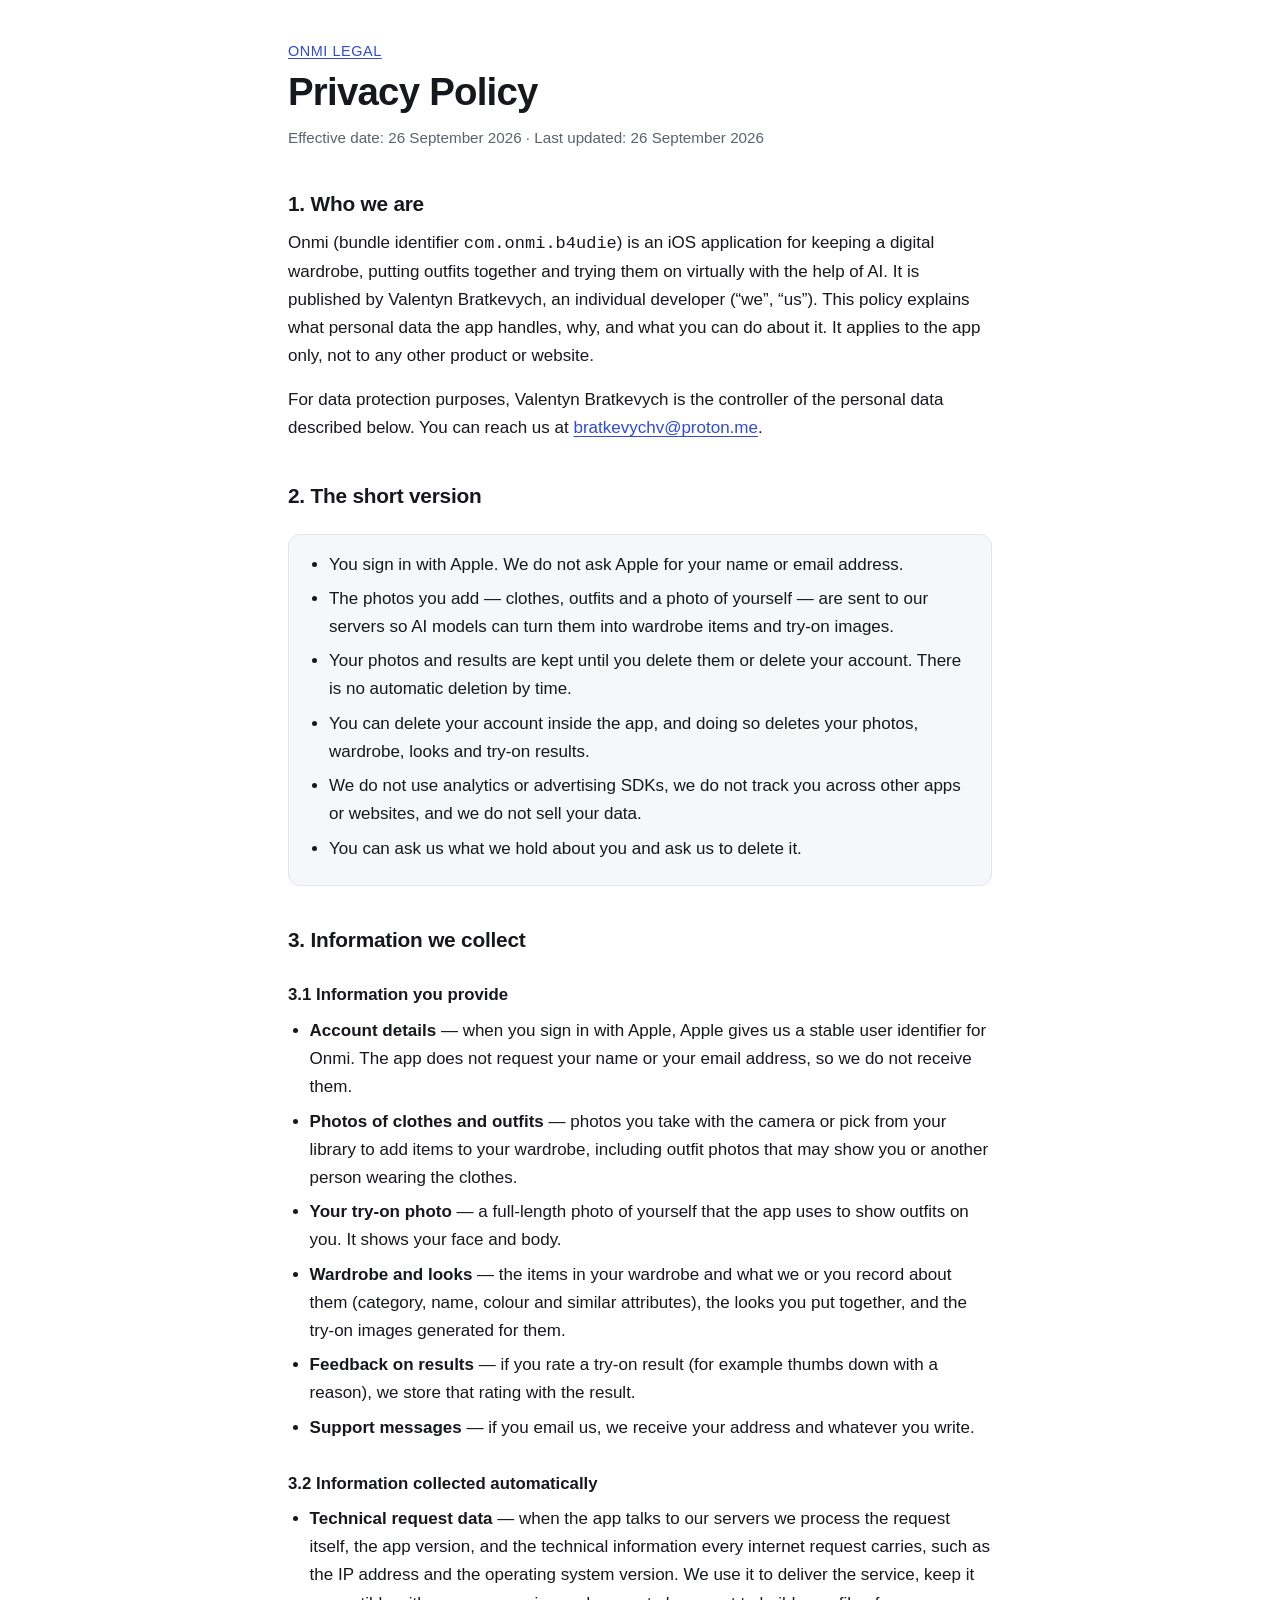
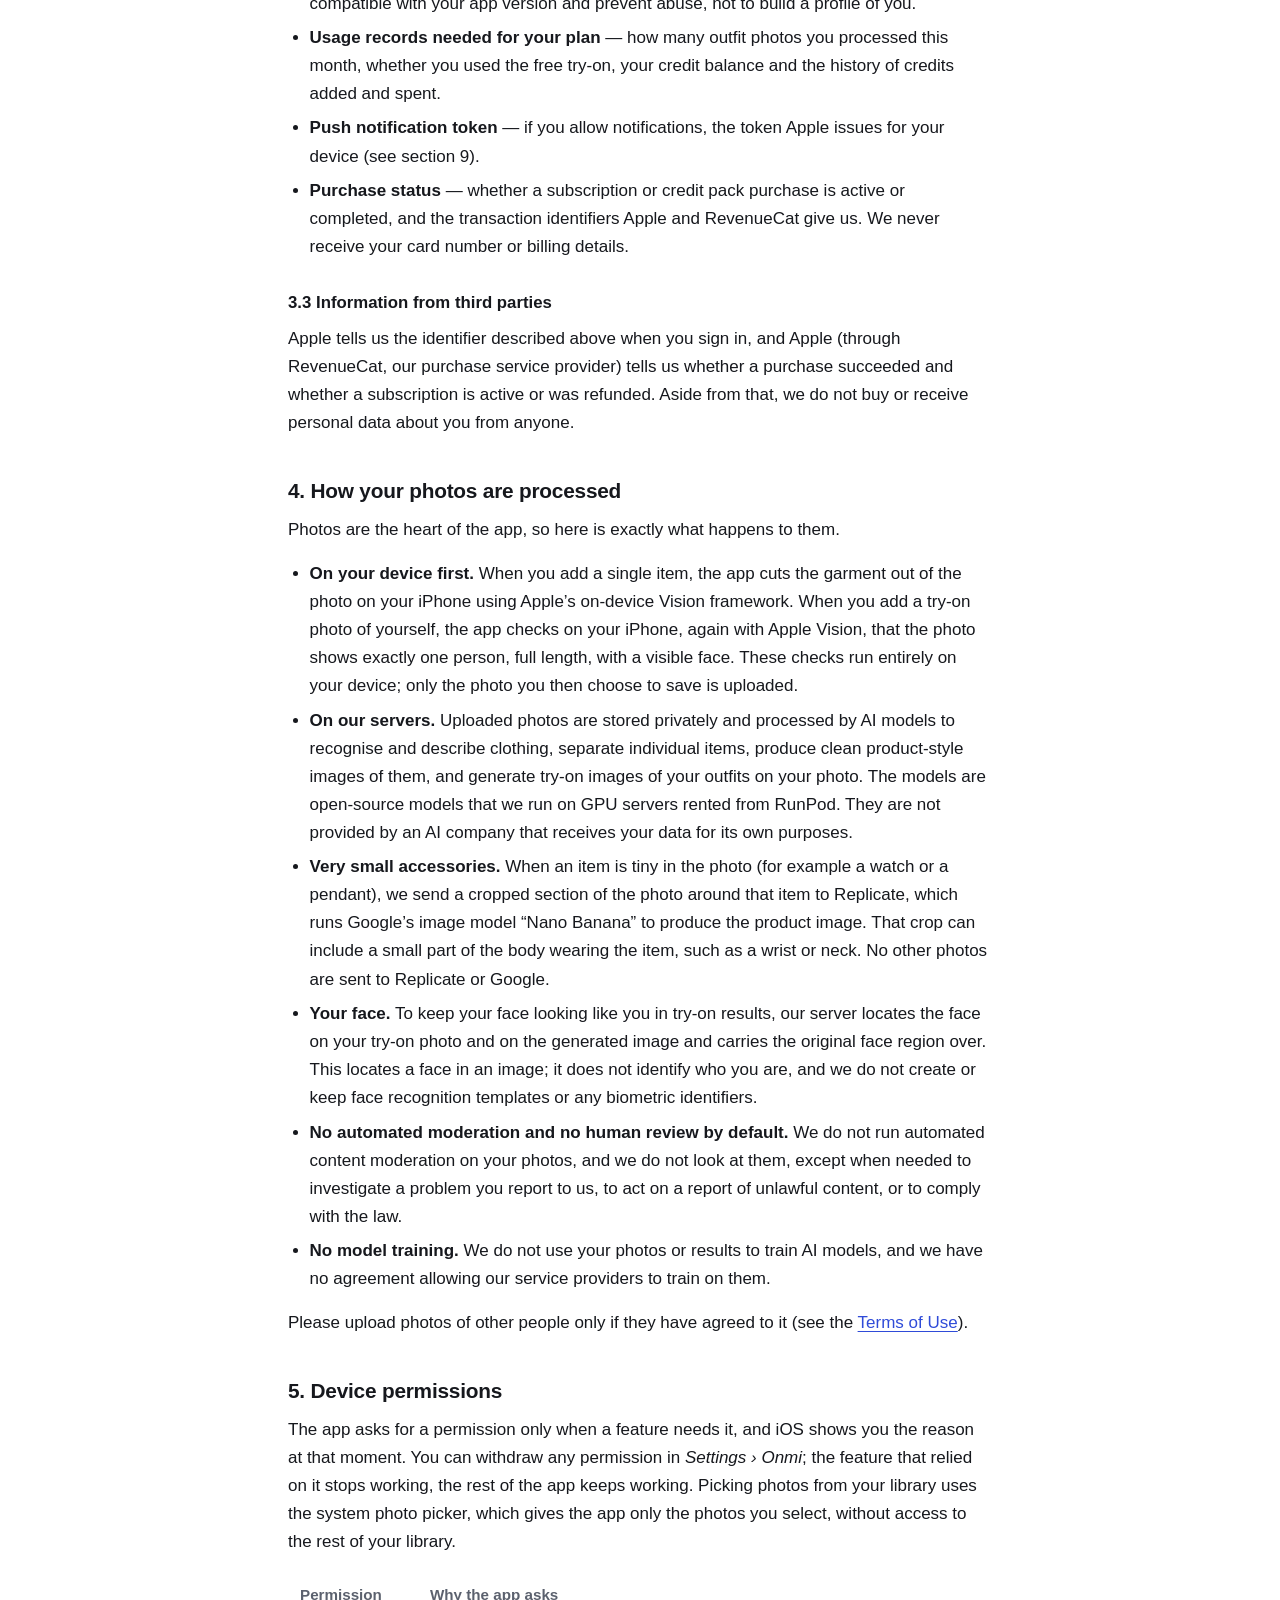
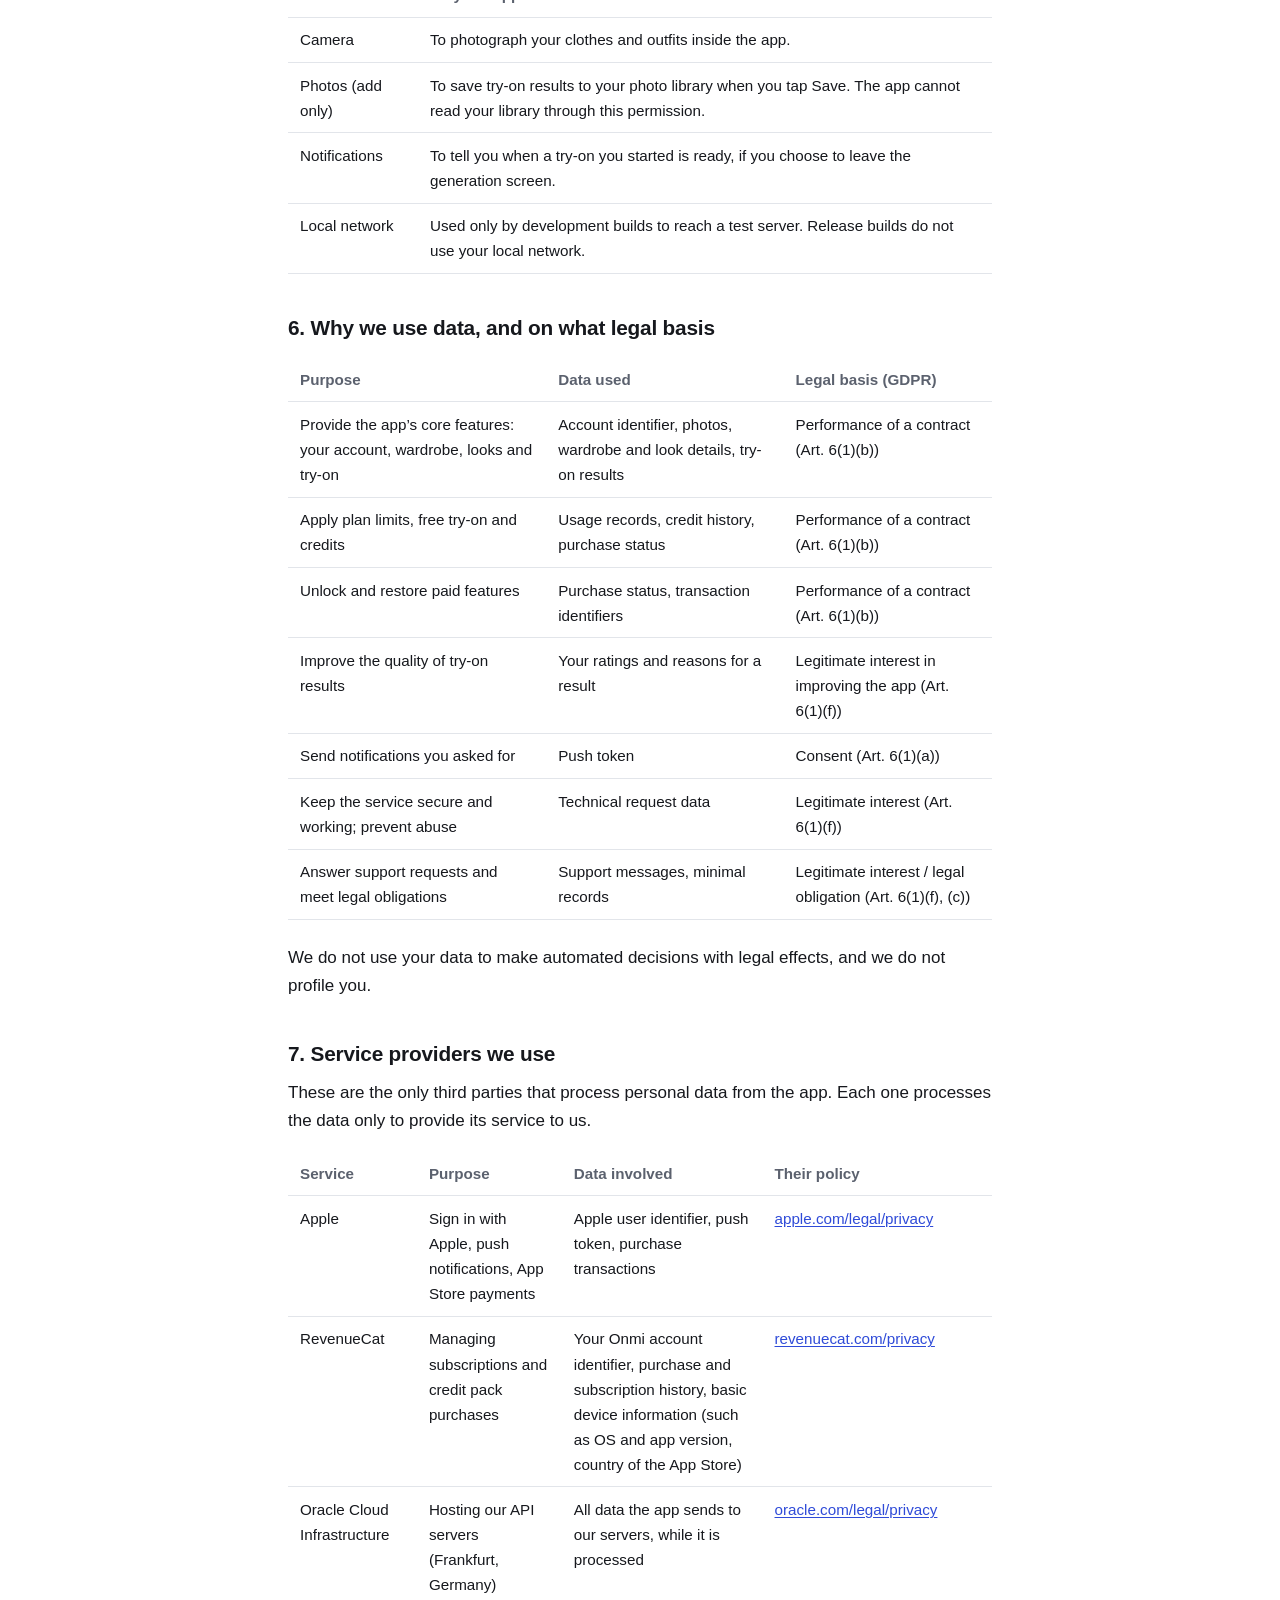
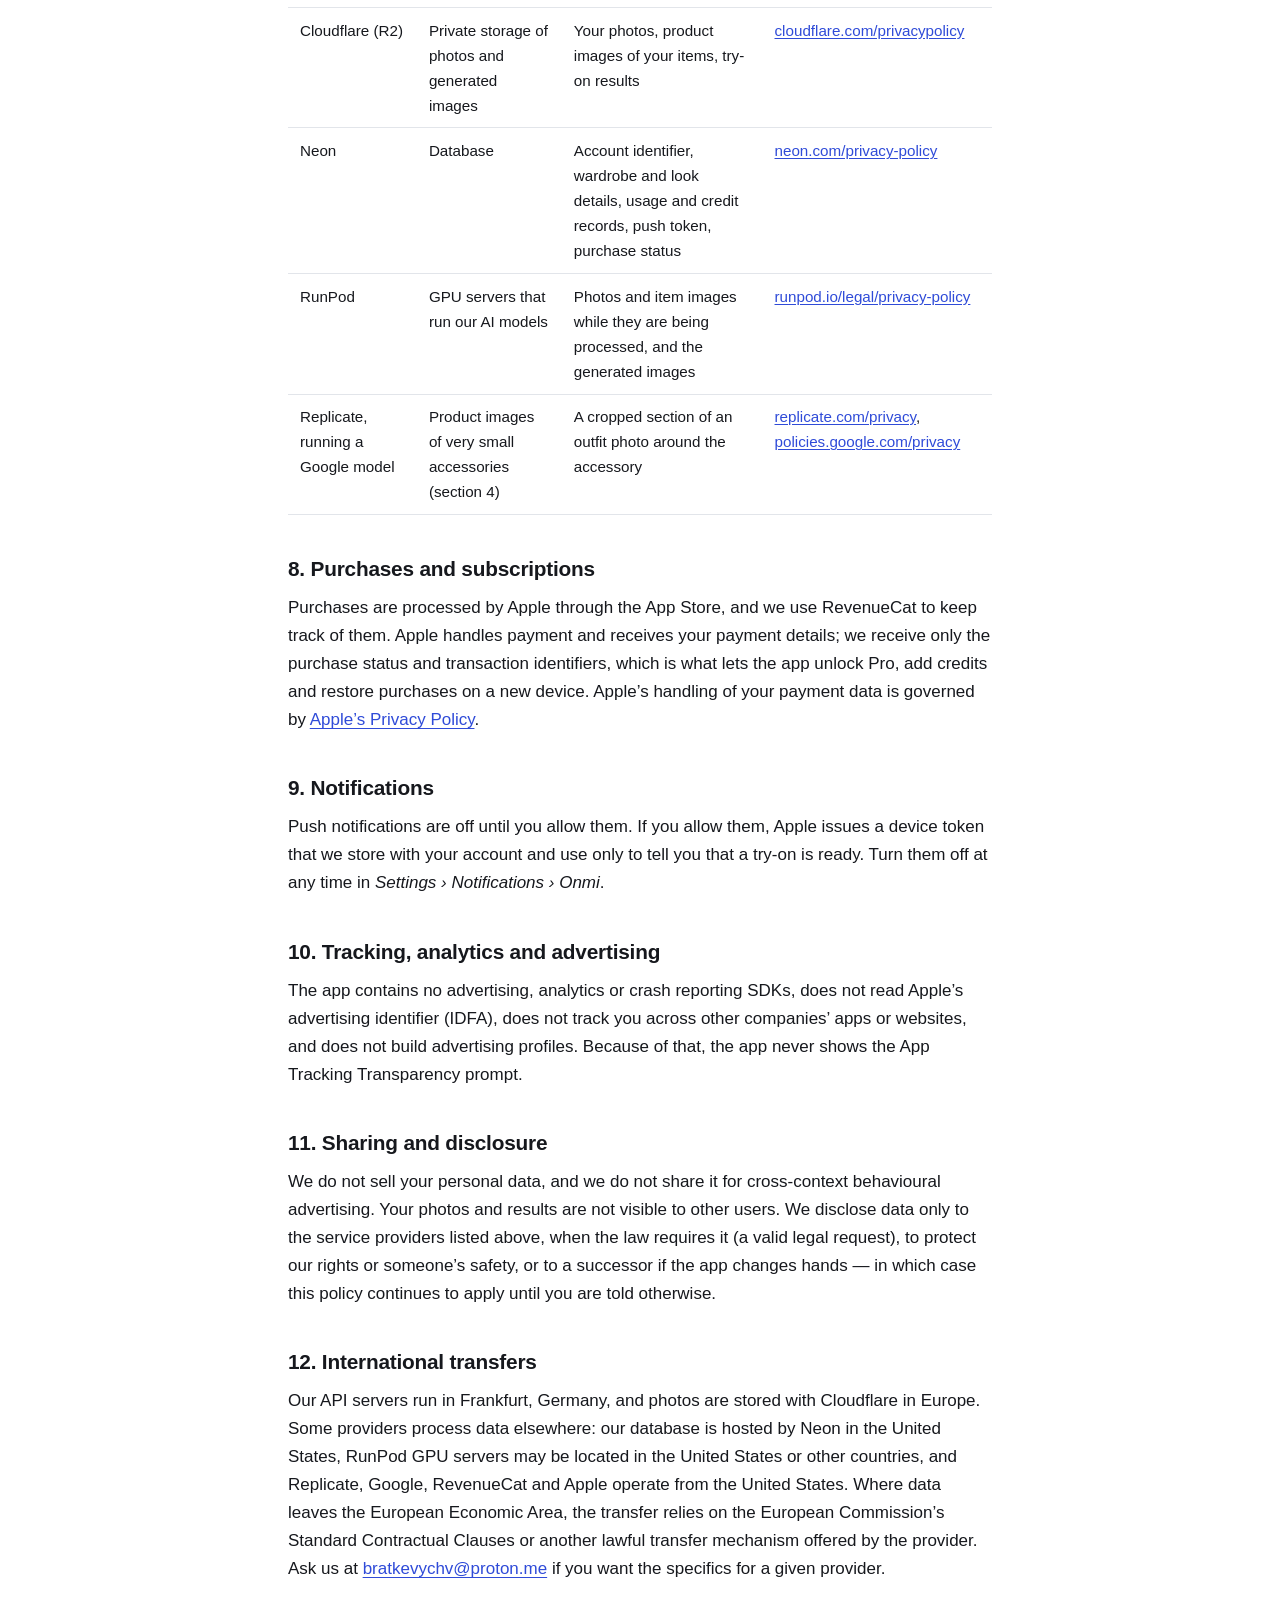
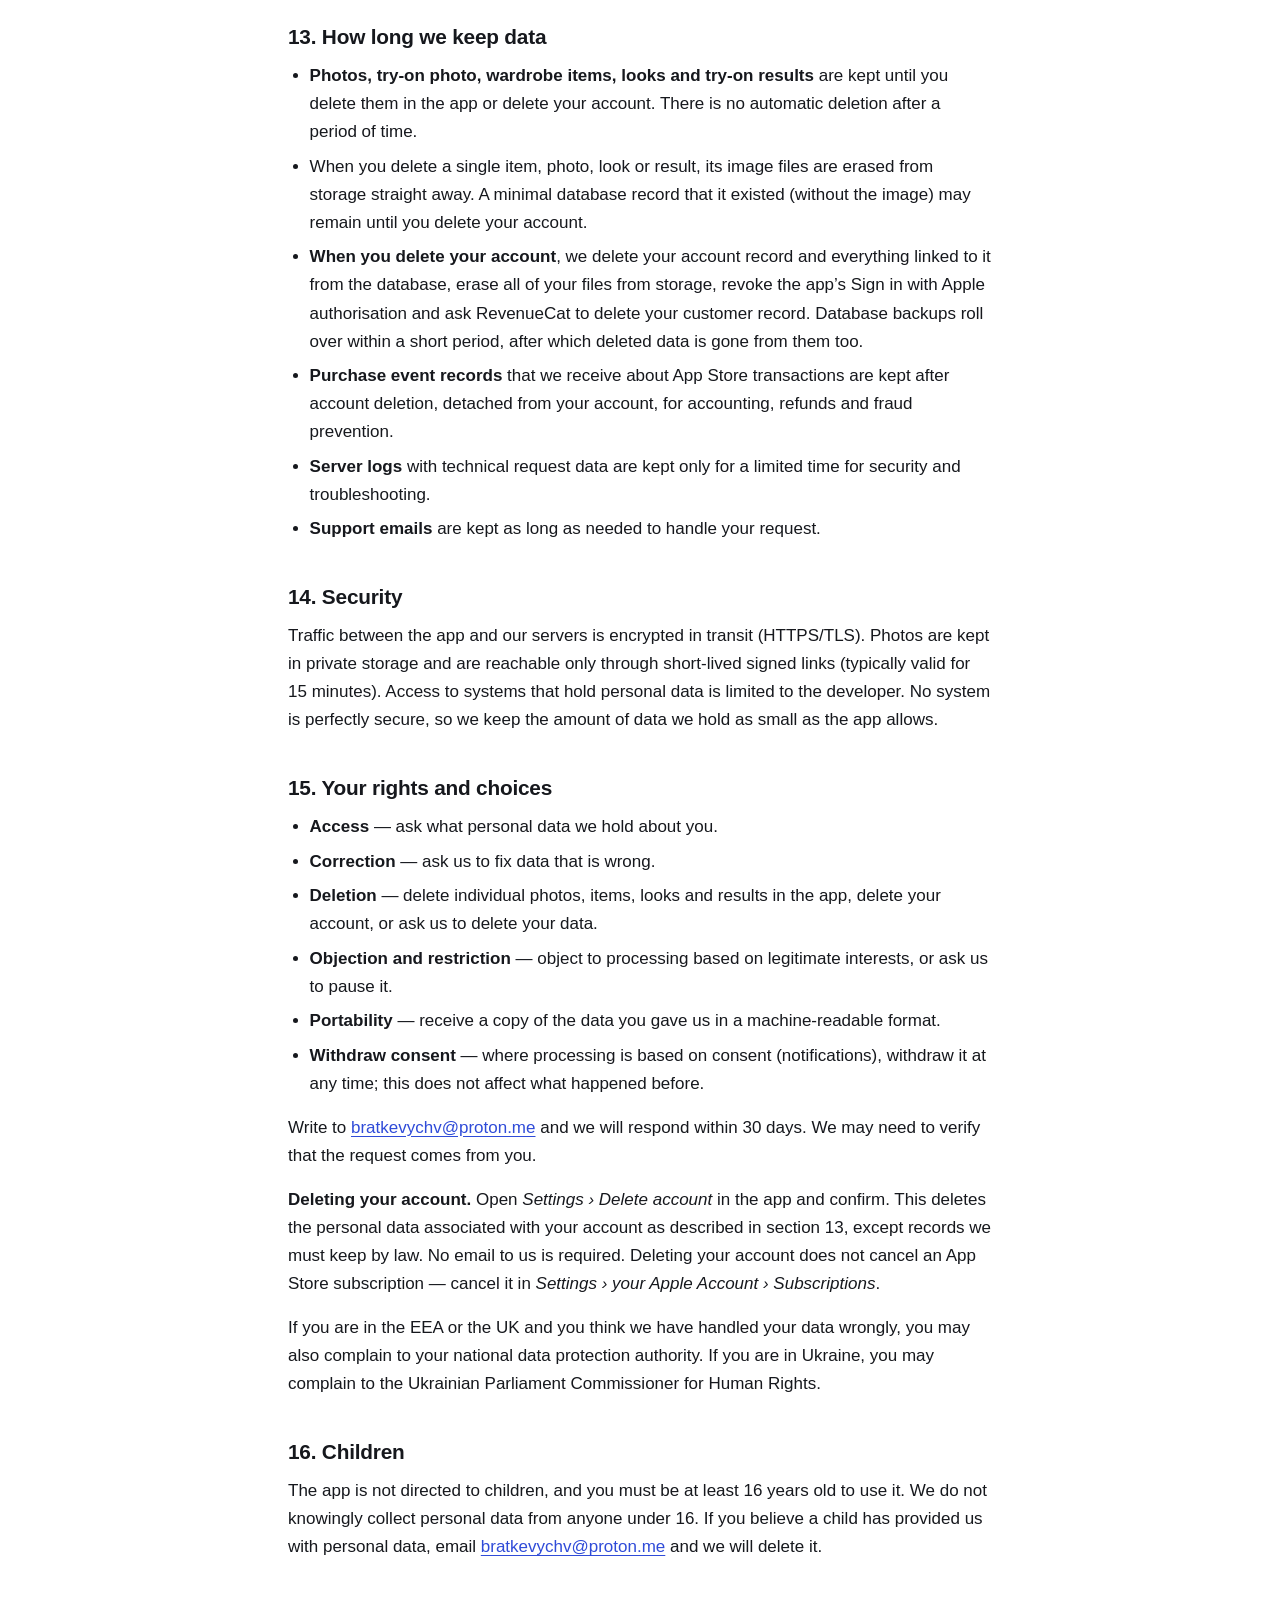
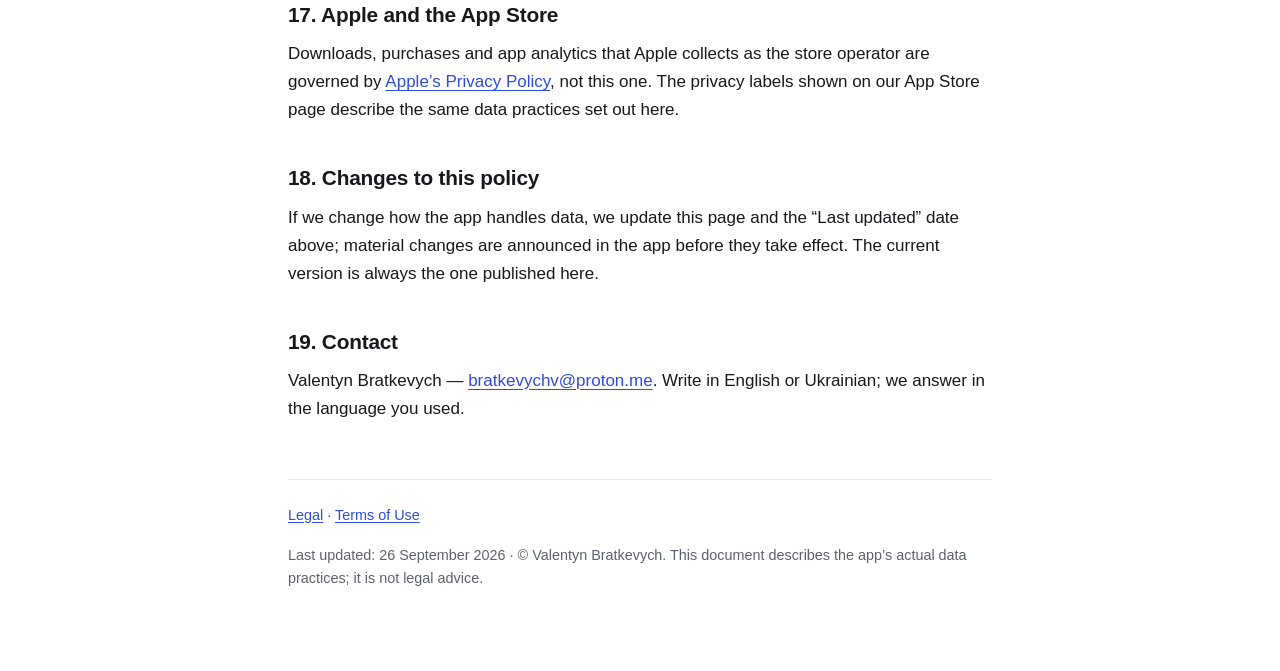
==== privacy-policy.html @ 9c3fb397 "Add privacy policy and terms of use for Onmi" ====
<!doctype html>
<html lang="en">
<head>
  <meta charset="utf-8">
  <meta name="viewport" content="width=device-width, initial-scale=1">
  <title>Onmi — Privacy Policy</title>
  <link rel="stylesheet" href="styles.css">
</head>
<body>
  <header>
    <p class="eyebrow"><a href="index.html">Onmi Legal</a></p>
    <h1>Privacy Policy</h1>
    <p class="meta">Effective date: 26 September 2026 · Last updated: 26 September 2026</p>
  </header>

  <main>
    <h2>1. Who we are</h2>
    <p>
      Onmi (bundle identifier <code>com.onmi.b4udie</code>) is an iOS application for keeping a digital
      wardrobe, putting outfits together and trying them on virtually with the help of AI. It is
      published by Valentyn Bratkevych, an individual developer (&ldquo;we&rdquo;, &ldquo;us&rdquo;).
      This policy explains what personal data the app handles, why, and what you can do about it. It
      applies to the app only, not to any other product or website.
    </p>
    <p>
      For data protection purposes, Valentyn Bratkevych is the controller of the personal data described
      below. You can reach us at
      <a href="mailto:bratkevychv@proton.me">bratkevychv@proton.me</a>.
    </p>

    <h2>2. The short version</h2>
    <div class="callout">
      <ul>
        <li>You sign in with Apple. We do not ask Apple for your name or email address.</li>
        <li>The photos you add — clothes, outfits and a photo of yourself — are sent to our servers so AI models can turn them into wardrobe items and try-on images.</li>
        <li>Your photos and results are kept until you delete them or delete your account. There is no automatic deletion by time.</li>
        <li>You can delete your account inside the app, and doing so deletes your photos, wardrobe, looks and try-on results.</li>
        <li>We do not use analytics or advertising SDKs, we do not track you across other apps or websites, and we do not sell your data.</li>
        <li>You can ask us what we hold about you and ask us to delete it.</li>
      </ul>
    </div>

    <h2>3. Information we collect</h2>

    <h3>3.1 Information you provide</h3>
    <ul>
      <li><strong>Account details</strong> — when you sign in with Apple, Apple gives us a stable user identifier for Onmi. The app does not request your name or your email address, so we do not receive them.</li>
      <li><strong>Photos of clothes and outfits</strong> — photos you take with the camera or pick from your library to add items to your wardrobe, including outfit photos that may show you or another person wearing the clothes.</li>
      <li><strong>Your try-on photo</strong> — a full-length photo of yourself that the app uses to show outfits on you. It shows your face and body.</li>
      <li><strong>Wardrobe and looks</strong> — the items in your wardrobe and what we or you record about them (category, name, colour and similar attributes), the looks you put together, and the try-on images generated for them.</li>
      <li><strong>Feedback on results</strong> — if you rate a try-on result (for example thumbs down with a reason), we store that rating with the result.</li>
      <li><strong>Support messages</strong> — if you email us, we receive your address and whatever you write.</li>
    </ul>

    <h3>3.2 Information collected automatically</h3>
    <ul>
      <li><strong>Technical request data</strong> — when the app talks to our servers we process the request itself, the app version, and the technical information every internet request carries, such as the IP address and the operating system version. We use it to deliver the service, keep it compatible with your app version and prevent abuse, not to build a profile of you.</li>
      <li><strong>Usage records needed for your plan</strong> — how many outfit photos you processed this month, whether you used the free try-on, your credit balance and the history of credits added and spent.</li>
      <li><strong>Push notification token</strong> — if you allow notifications, the token Apple issues for your device (see section 9).</li>
      <li><strong>Purchase status</strong> — whether a subscription or credit pack purchase is active or completed, and the transaction identifiers Apple and RevenueCat give us. We never receive your card number or billing details.</li>
    </ul>

    <h3>3.3 Information from third parties</h3>
    <p>
      Apple tells us the identifier described above when you sign in, and Apple (through RevenueCat, our
      purchase service provider) tells us whether a purchase succeeded and whether a subscription is
      active or was refunded. Aside from that, we do not buy or receive personal data about you from
      anyone.
    </p>

    <h2>4. How your photos are processed</h2>
    <p>
      Photos are the heart of the app, so here is exactly what happens to them.
    </p>
    <ul>
      <li><strong>On your device first.</strong> When you add a single item, the app cuts the garment out of the photo on your iPhone using Apple&rsquo;s on-device Vision framework. When you add a try-on photo of yourself, the app checks on your iPhone, again with Apple Vision, that the photo shows exactly one person, full length, with a visible face. These checks run entirely on your device; only the photo you then choose to save is uploaded.</li>
      <li><strong>On our servers.</strong> Uploaded photos are stored privately and processed by AI models to recognise and describe clothing, separate individual items, produce clean product-style images of them, and generate try-on images of your outfits on your photo. The models are open-source models that we run on GPU servers rented from RunPod. They are not provided by an AI company that receives your data for its own purposes.</li>
      <li><strong>Very small accessories.</strong> When an item is tiny in the photo (for example a watch or a pendant), we send a cropped section of the photo around that item to Replicate, which runs Google&rsquo;s image model &ldquo;Nano Banana&rdquo; to produce the product image. That crop can include a small part of the body wearing the item, such as a wrist or neck. No other photos are sent to Replicate or Google.</li>
      <li><strong>Your face.</strong> To keep your face looking like you in try-on results, our server locates the face on your try-on photo and on the generated image and carries the original face region over. This locates a face in an image; it does not identify who you are, and we do not create or keep face recognition templates or any biometric identifiers.</li>
      <li><strong>No automated moderation and no human review by default.</strong> We do not run automated content moderation on your photos, and we do not look at them, except when needed to investigate a problem you report to us, to act on a report of unlawful content, or to comply with the law.</li>
      <li><strong>No model training.</strong> We do not use your photos or results to train AI models, and we have no agreement allowing our service providers to train on them.</li>
    </ul>
    <p>
      Please upload photos of other people only if they have agreed to it (see the
      <a href="terms-of-service.html">Terms of Use</a>).
    </p>

    <h2>5. Device permissions</h2>
    <p>
      The app asks for a permission only when a feature needs it, and iOS shows you the reason at that
      moment. You can withdraw any permission in <em>Settings &rsaquo; Onmi</em>; the feature that relied
      on it stops working, the rest of the app keeps working. Picking photos from your library uses the
      system photo picker, which gives the app only the photos you select, without access to the rest of
      your library.
    </p>
    <div class="table-wrap">
      <table>
        <thead><tr><th>Permission</th><th>Why the app asks</th></tr></thead>
        <tbody>
          <tr><td>Camera</td><td>To photograph your clothes and outfits inside the app.</td></tr>
          <tr><td>Photos (add only)</td><td>To save try-on results to your photo library when you tap Save. The app cannot read your library through this permission.</td></tr>
          <tr><td>Notifications</td><td>To tell you when a try-on you started is ready, if you choose to leave the generation screen.</td></tr>
          <tr><td>Local network</td><td>Used only by development builds to reach a test server. Release builds do not use your local network.</td></tr>
        </tbody>
      </table>
    </div>

    <h2>6. Why we use data, and on what legal basis</h2>
    <div class="table-wrap">
      <table>
        <thead><tr><th>Purpose</th><th>Data used</th><th>Legal basis (GDPR)</th></tr></thead>
        <tbody>
          <tr>
            <td>Provide the app&rsquo;s core features: your account, wardrobe, looks and try-on</td>
            <td>Account identifier, photos, wardrobe and look details, try-on results</td>
            <td>Performance of a contract (Art. 6(1)(b))</td>
          </tr>
          <tr>
            <td>Apply plan limits, free try-on and credits</td>
            <td>Usage records, credit history, purchase status</td>
            <td>Performance of a contract (Art. 6(1)(b))</td>
          </tr>
          <tr>
            <td>Unlock and restore paid features</td>
            <td>Purchase status, transaction identifiers</td>
            <td>Performance of a contract (Art. 6(1)(b))</td>
          </tr>
          <tr>
            <td>Improve the quality of try-on results</td>
            <td>Your ratings and reasons for a result</td>
            <td>Legitimate interest in improving the app (Art. 6(1)(f))</td>
          </tr>
          <tr>
            <td>Send notifications you asked for</td>
            <td>Push token</td>
            <td>Consent (Art. 6(1)(a))</td>
          </tr>
          <tr>
            <td>Keep the service secure and working; prevent abuse</td>
            <td>Technical request data</td>
            <td>Legitimate interest (Art. 6(1)(f))</td>
          </tr>
          <tr>
            <td>Answer support requests and meet legal obligations</td>
            <td>Support messages, minimal records</td>
            <td>Legitimate interest / legal obligation (Art. 6(1)(f), (c))</td>
          </tr>
        </tbody>
      </table>
    </div>
    <p>We do not use your data to make automated decisions with legal effects, and we do not profile you.</p>

    <h2>7. Service providers we use</h2>
    <p>
      These are the only third parties that process personal data from the app. Each one processes the
      data only to provide its service to us.
    </p>
    <div class="table-wrap">
      <table>
        <thead><tr><th>Service</th><th>Purpose</th><th>Data involved</th><th>Their policy</th></tr></thead>
        <tbody>
          <tr>
            <td>Apple</td>
            <td>Sign in with Apple, push notifications, App Store payments</td>
            <td>Apple user identifier, push token, purchase transactions</td>
            <td><a href="https://www.apple.com/legal/privacy/" rel="noopener">apple.com/legal/privacy</a></td>
          </tr>
          <tr>
            <td>RevenueCat</td>
            <td>Managing subscriptions and credit pack purchases</td>
            <td>Your Onmi account identifier, purchase and subscription history, basic device information (such as OS and app version, country of the App Store)</td>
            <td><a href="https://www.revenuecat.com/privacy" rel="noopener">revenuecat.com/privacy</a></td>
          </tr>
          <tr>
            <td>Oracle Cloud Infrastructure</td>
            <td>Hosting our API servers (Frankfurt, Germany)</td>
            <td>All data the app sends to our servers, while it is processed</td>
            <td><a href="https://www.oracle.com/legal/privacy/" rel="noopener">oracle.com/legal/privacy</a></td>
          </tr>
          <tr>
            <td>Cloudflare (R2)</td>
            <td>Private storage of photos and generated images</td>
            <td>Your photos, product images of your items, try-on results</td>
            <td><a href="https://www.cloudflare.com/privacypolicy/" rel="noopener">cloudflare.com/privacypolicy</a></td>
          </tr>
          <tr>
            <td>Neon</td>
            <td>Database</td>
            <td>Account identifier, wardrobe and look details, usage and credit records, push token, purchase status</td>
            <td><a href="https://neon.com/privacy-policy" rel="noopener">neon.com/privacy-policy</a></td>
          </tr>
          <tr>
            <td>RunPod</td>
            <td>GPU servers that run our AI models</td>
            <td>Photos and item images while they are being processed, and the generated images</td>
            <td><a href="https://www.runpod.io/legal/privacy-policy" rel="noopener">runpod.io/legal/privacy-policy</a></td>
          </tr>
          <tr>
            <td>Replicate, running a Google model</td>
            <td>Product images of very small accessories (section 4)</td>
            <td>A cropped section of an outfit photo around the accessory</td>
            <td><a href="https://replicate.com/privacy" rel="noopener">replicate.com/privacy</a>, <a href="https://policies.google.com/privacy" rel="noopener">policies.google.com/privacy</a></td>
          </tr>
        </tbody>
      </table>
    </div>

    <h2>8. Purchases and subscriptions</h2>
    <p>
      Purchases are processed by Apple through the App Store, and we use RevenueCat to keep track of them.
      Apple handles payment and receives your payment details; we receive only the purchase status and
      transaction identifiers, which is what lets the app unlock Pro, add credits and restore purchases
      on a new device. Apple&rsquo;s handling of your payment data is governed by
      <a href="https://www.apple.com/legal/privacy/" rel="noopener">Apple&rsquo;s Privacy Policy</a>.
    </p>

    <h2>9. Notifications</h2>
    <p>
      Push notifications are off until you allow them. If you allow them, Apple issues a device token that
      we store with your account and use only to tell you that a try-on is ready. Turn them off at any
      time in <em>Settings &rsaquo; Notifications &rsaquo; Onmi</em>.
    </p>

    <h2>10. Tracking, analytics and advertising</h2>
    <p>
      The app contains no advertising, analytics or crash reporting SDKs, does not read Apple&rsquo;s
      advertising identifier (IDFA), does not track you across other companies&rsquo; apps or websites,
      and does not build advertising profiles. Because of that, the app never shows the App Tracking
      Transparency prompt.
    </p>

    <h2>11. Sharing and disclosure</h2>
    <p>
      We do not sell your personal data, and we do not share it for cross-context behavioural
      advertising. Your photos and results are not visible to other users. We disclose data only to the
      service providers listed above, when the law requires it (a valid legal request), to protect our
      rights or someone&rsquo;s safety, or to a successor if the app changes hands — in which case this
      policy continues to apply until you are told otherwise.
    </p>

    <h2>12. International transfers</h2>
    <p>
      Our API servers run in Frankfurt, Germany, and photos are stored with Cloudflare in Europe. Some
      providers process data elsewhere: our database is hosted by Neon in the United States, RunPod GPU
      servers may be located in the United States or other countries, and Replicate, Google, RevenueCat
      and Apple operate from the United States. Where data leaves the European Economic Area, the transfer
      relies on the European Commission&rsquo;s Standard Contractual Clauses or another lawful transfer
      mechanism offered by the provider. Ask us at
      <a href="mailto:bratkevychv@proton.me">bratkevychv@proton.me</a> if you want the specifics for a
      given provider.
    </p>

    <h2>13. How long we keep data</h2>
    <ul>
      <li><strong>Photos, try-on photo, wardrobe items, looks and try-on results</strong> are kept until you delete them in the app or delete your account. There is no automatic deletion after a period of time.</li>
      <li>When you delete a single item, photo, look or result, its image files are erased from storage straight away. A minimal database record that it existed (without the image) may remain until you delete your account.</li>
      <li><strong>When you delete your account</strong>, we delete your account record and everything linked to it from the database, erase all of your files from storage, revoke the app&rsquo;s Sign in with Apple authorisation and ask RevenueCat to delete your customer record. Database backups roll over within a short period, after which deleted data is gone from them too.</li>
      <li><strong>Purchase event records</strong> that we receive about App Store transactions are kept after account deletion, detached from your account, for accounting, refunds and fraud prevention.</li>
      <li><strong>Server logs</strong> with technical request data are kept only for a limited time for security and troubleshooting.</li>
      <li><strong>Support emails</strong> are kept as long as needed to handle your request.</li>
    </ul>

    <h2>14. Security</h2>
    <p>
      Traffic between the app and our servers is encrypted in transit (HTTPS/TLS). Photos are kept in
      private storage and are reachable only through short-lived signed links (typically valid for 15 minutes). Access
      to systems that hold personal data is limited to the developer. No system is perfectly secure, so we
      keep the amount of data we hold as small as the app allows.
    </p>

    <h2>15. Your rights and choices</h2>
    <ul>
      <li><strong>Access</strong> — ask what personal data we hold about you.</li>
      <li><strong>Correction</strong> — ask us to fix data that is wrong.</li>
      <li><strong>Deletion</strong> — delete individual photos, items, looks and results in the app, delete your account, or ask us to delete your data.</li>
      <li><strong>Objection and restriction</strong> — object to processing based on legitimate interests, or ask us to pause it.</li>
      <li><strong>Portability</strong> — receive a copy of the data you gave us in a machine-readable format.</li>
      <li><strong>Withdraw consent</strong> — where processing is based on consent (notifications), withdraw it at any time; this does not affect what happened before.</li>
    </ul>
    <p>
      Write to <a href="mailto:bratkevychv@proton.me">bratkevychv@proton.me</a> and we will respond within
      30 days. We may need to verify that the request comes from you.
    </p>
    <p>
      <strong>Deleting your account.</strong> Open <em>Settings &rsaquo; Delete account</em> in the app
      and confirm. This deletes the personal data associated with your account as described in section
      13, except records we must keep by law. No email to us is required. Deleting your account does
      not cancel an App Store subscription — cancel it in
      <em>Settings &rsaquo; your Apple Account &rsaquo; Subscriptions</em>.
    </p>
    <p>
      If you are in the EEA or the UK and you think we have handled your data wrongly, you may also
      complain to your national data protection authority. If you are in Ukraine, you may complain to
      the Ukrainian Parliament Commissioner for Human Rights.
    </p>

    <h2>16. Children</h2>
    <p>
      The app is not directed to children, and you must be at least 16 years old to use it. We do not
      knowingly collect personal data from anyone under 16. If you believe a child has provided us with
      personal data, email <a href="mailto:bratkevychv@proton.me">bratkevychv@proton.me</a> and we will
      delete it.
    </p>

    <h2>17. Apple and the App Store</h2>
    <p>
      Downloads, purchases and app analytics that Apple collects as the store operator are governed by
      <a href="https://www.apple.com/legal/privacy/" rel="noopener">Apple&rsquo;s Privacy Policy</a>,
      not this one. The privacy labels shown on our App Store page describe the same data practices set
      out here.
    </p>

    <h2>18. Changes to this policy</h2>
    <p>
      If we change how the app handles data, we update this page and the &ldquo;Last updated&rdquo; date
      above; material changes are announced in the app before they take effect. The current version is
      always the one published here.
    </p>

    <h2>19. Contact</h2>
    <p>
      Valentyn Bratkevych — <a href="mailto:bratkevychv@proton.me">bratkevychv@proton.me</a>. Write in
      English or Ukrainian; we answer in the language you used.
    </p>
  </main>

  <footer>
    <p>
      <a href="index.html">Legal</a> · <a href="terms-of-service.html">Terms of Use</a>
    </p>
    <p>
      Last updated: 26 September 2026 · © Valentyn Bratkevych. This document describes the app&rsquo;s
      actual data practices; it is not legal advice.
    </p>
  </footer>
</body>
</html>
---- styles.css ----
/* Shared styles for the legal pages. One file, no external dependencies or web fonts:
   the pages open in the in-app browser and must render fast. Light and dark themes follow the reader's system setting. */

:root {
  --bg: #ffffff;
  --surface: #f6f7f9;
  --text: #16181d;
  --text-secondary: #5b616e;
  --border: #e2e5ea;
  --accent: #2f4bd8;
  --radius: 12px;
  --measure: 44rem;
}

@media (prefers-color-scheme: dark) {
  :root {
    --bg: #101216;
    --surface: #191c22;
    --text: #eceef2;
    --text-secondary: #a2a9b8;
    --border: #2a2f38;
    --accent: #90a4ff;
  }
}

* { box-sizing: border-box; }

html {
  -webkit-text-size-adjust: 100%;
  scroll-behavior: smooth;
}

body {
  margin: 0;
  padding: 2.5rem 1.25rem 4rem;
  background: var(--bg);
  color: var(--text);
  font: 400 17px/1.65 -apple-system, BlinkMacSystemFont, "Segoe UI", Roboto, Helvetica, Arial, sans-serif;
  -webkit-font-smoothing: antialiased;
}

main, header, footer { max-width: var(--measure); margin: 0 auto; }

header { margin-bottom: 2.5rem; }

.eyebrow {
  margin: 0 0 0.35rem;
  color: var(--text-secondary);
  font-size: 0.9rem;
  letter-spacing: 0.04em;
  text-transform: uppercase;
}

h1 {
  margin: 0 0 0.6rem;
  font-size: clamp(1.75rem, 5vw, 2.4rem);
  line-height: 1.2;
  letter-spacing: -0.02em;
}

h2 {
  margin: 2.5rem 0 0.75rem;
  font-size: 1.3rem;
  line-height: 1.3;
  letter-spacing: -0.01em;
}

h3 {
  margin: 1.75rem 0 0.5rem;
  font-size: 1.05rem;
}

p, li { color: var(--text); }
p { margin: 0 0 1rem; }
ul, ol { margin: 0 0 1rem; padding-left: 1.35rem; }
li { margin-bottom: 0.4rem; }

a { color: var(--accent); text-decoration: underline; text-underline-offset: 0.15em; }
a:hover { text-decoration-thickness: 2px; }

.meta {
  margin: 0;
  color: var(--text-secondary);
  font-size: 0.95rem;
}

.callout {
  margin: 1.5rem 0;
  padding: 1rem 1.15rem;
  background: var(--surface);
  border: 1px solid var(--border);
  border-radius: var(--radius);
}

.callout p:last-child, .callout ul:last-child { margin-bottom: 0; }

.card-list {
  display: grid;
  gap: 0.75rem;
  margin: 2rem 0 0;
  padding: 0;
  list-style: none;
}

.card {
  display: block;
  padding: 1.15rem 1.25rem;
  background: var(--surface);
  border: 1px solid var(--border);
  border-radius: var(--radius);
  color: var(--text);
  text-decoration: none;
}

.card strong { display: block; font-size: 1.05rem; }
.card span { color: var(--text-secondary); font-size: 0.95rem; }

.table-wrap { overflow-x: auto; margin: 1rem 0 1.5rem; }

table {
  width: 100%;
  min-width: 32rem;
  border-collapse: collapse;
  font-size: 0.95rem;
}

th, td {
  padding: 0.6rem 0.75rem;
  border-bottom: 1px solid var(--border);
  text-align: left;
  vertical-align: top;
}

th { color: var(--text-secondary); font-weight: 600; }

footer {
  margin-top: 3.5rem;
  padding-top: 1.5rem;
  border-top: 1px solid var(--border);
  color: var(--text-secondary);
  font-size: 0.9rem;
}

footer p { color: inherit; }
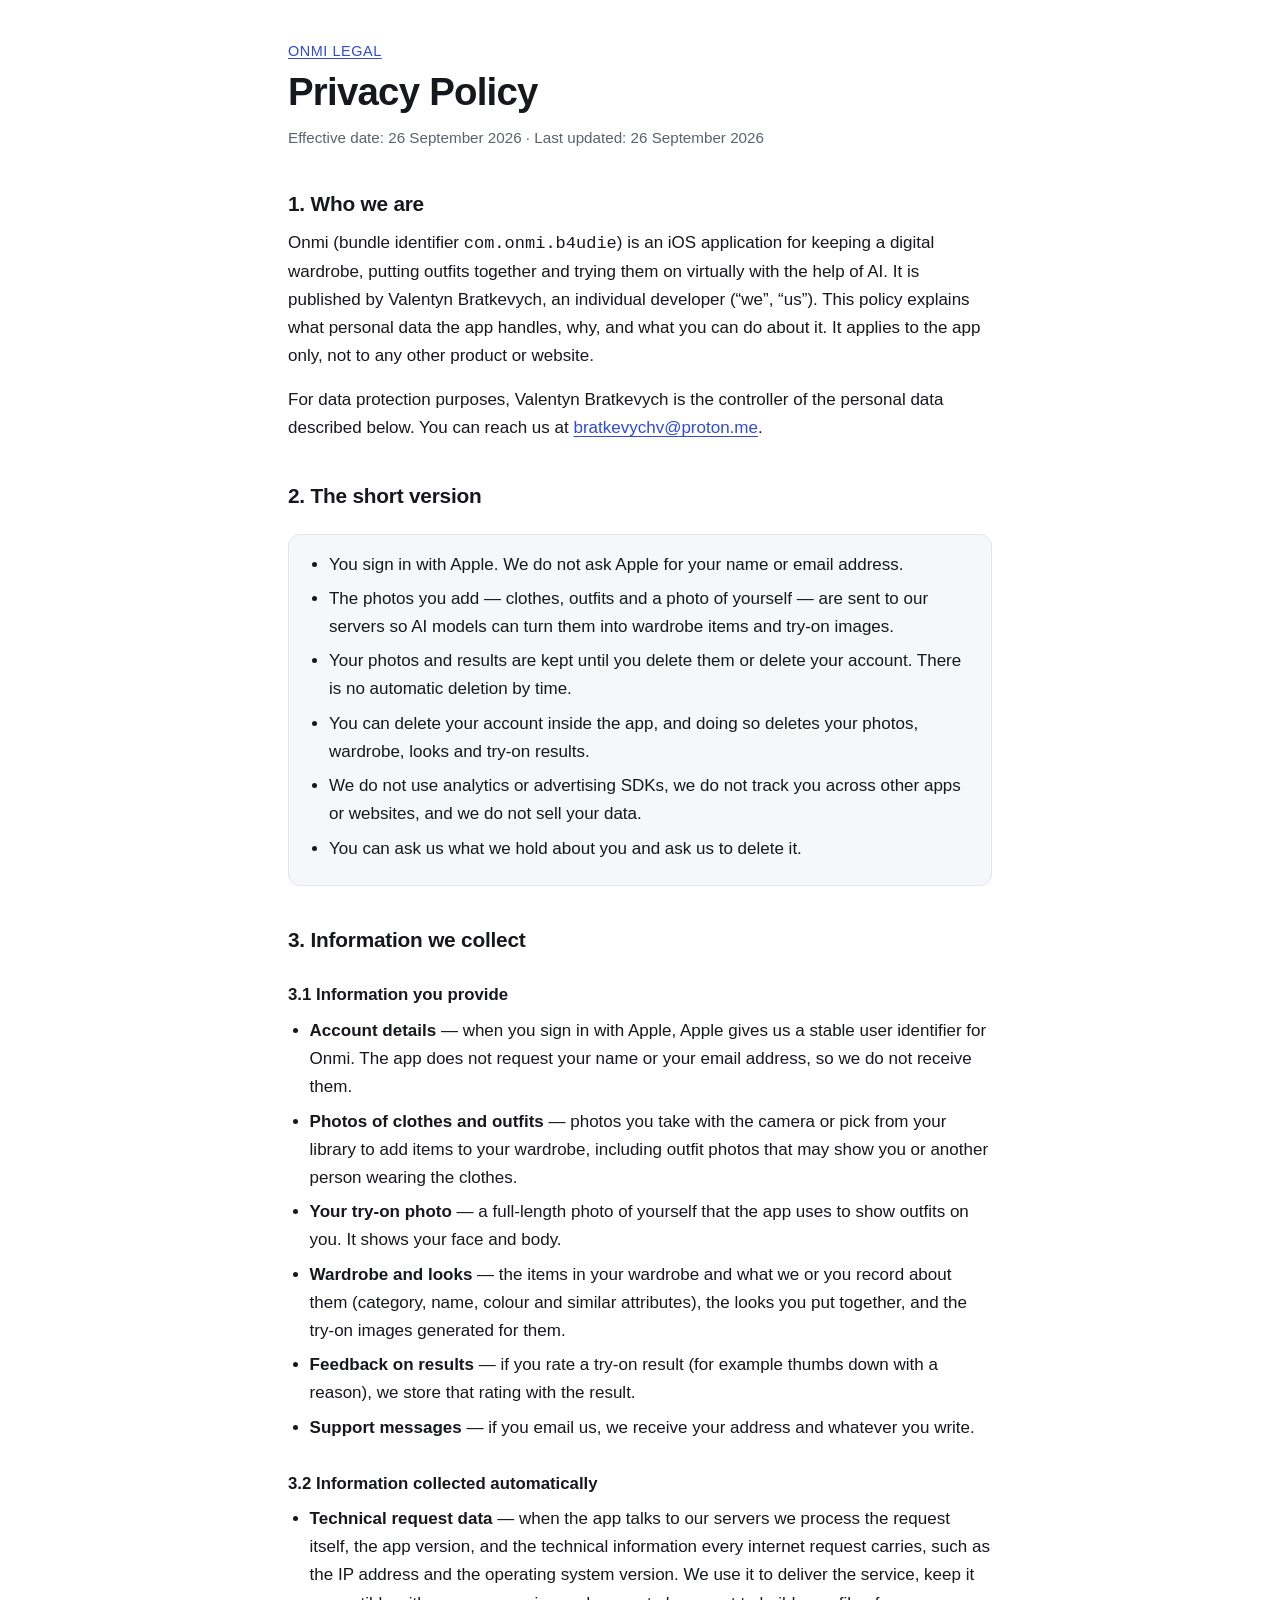
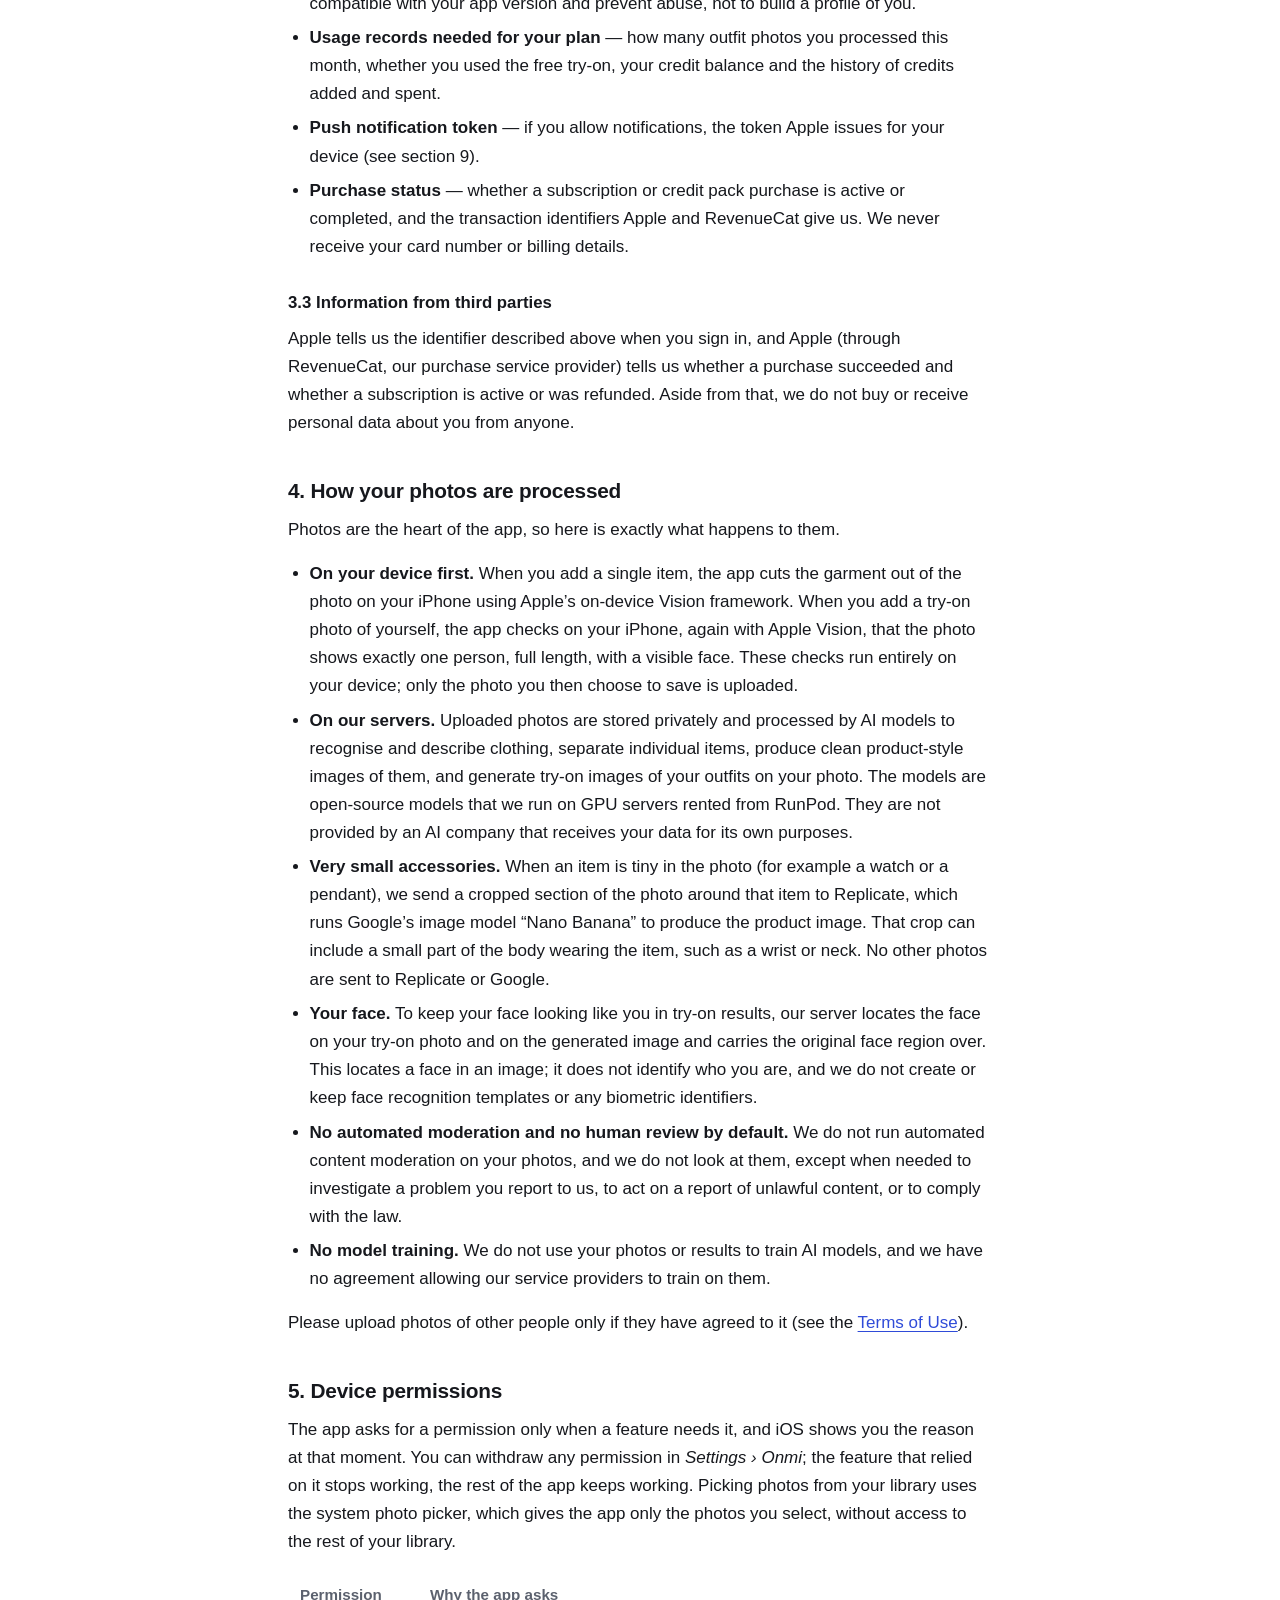
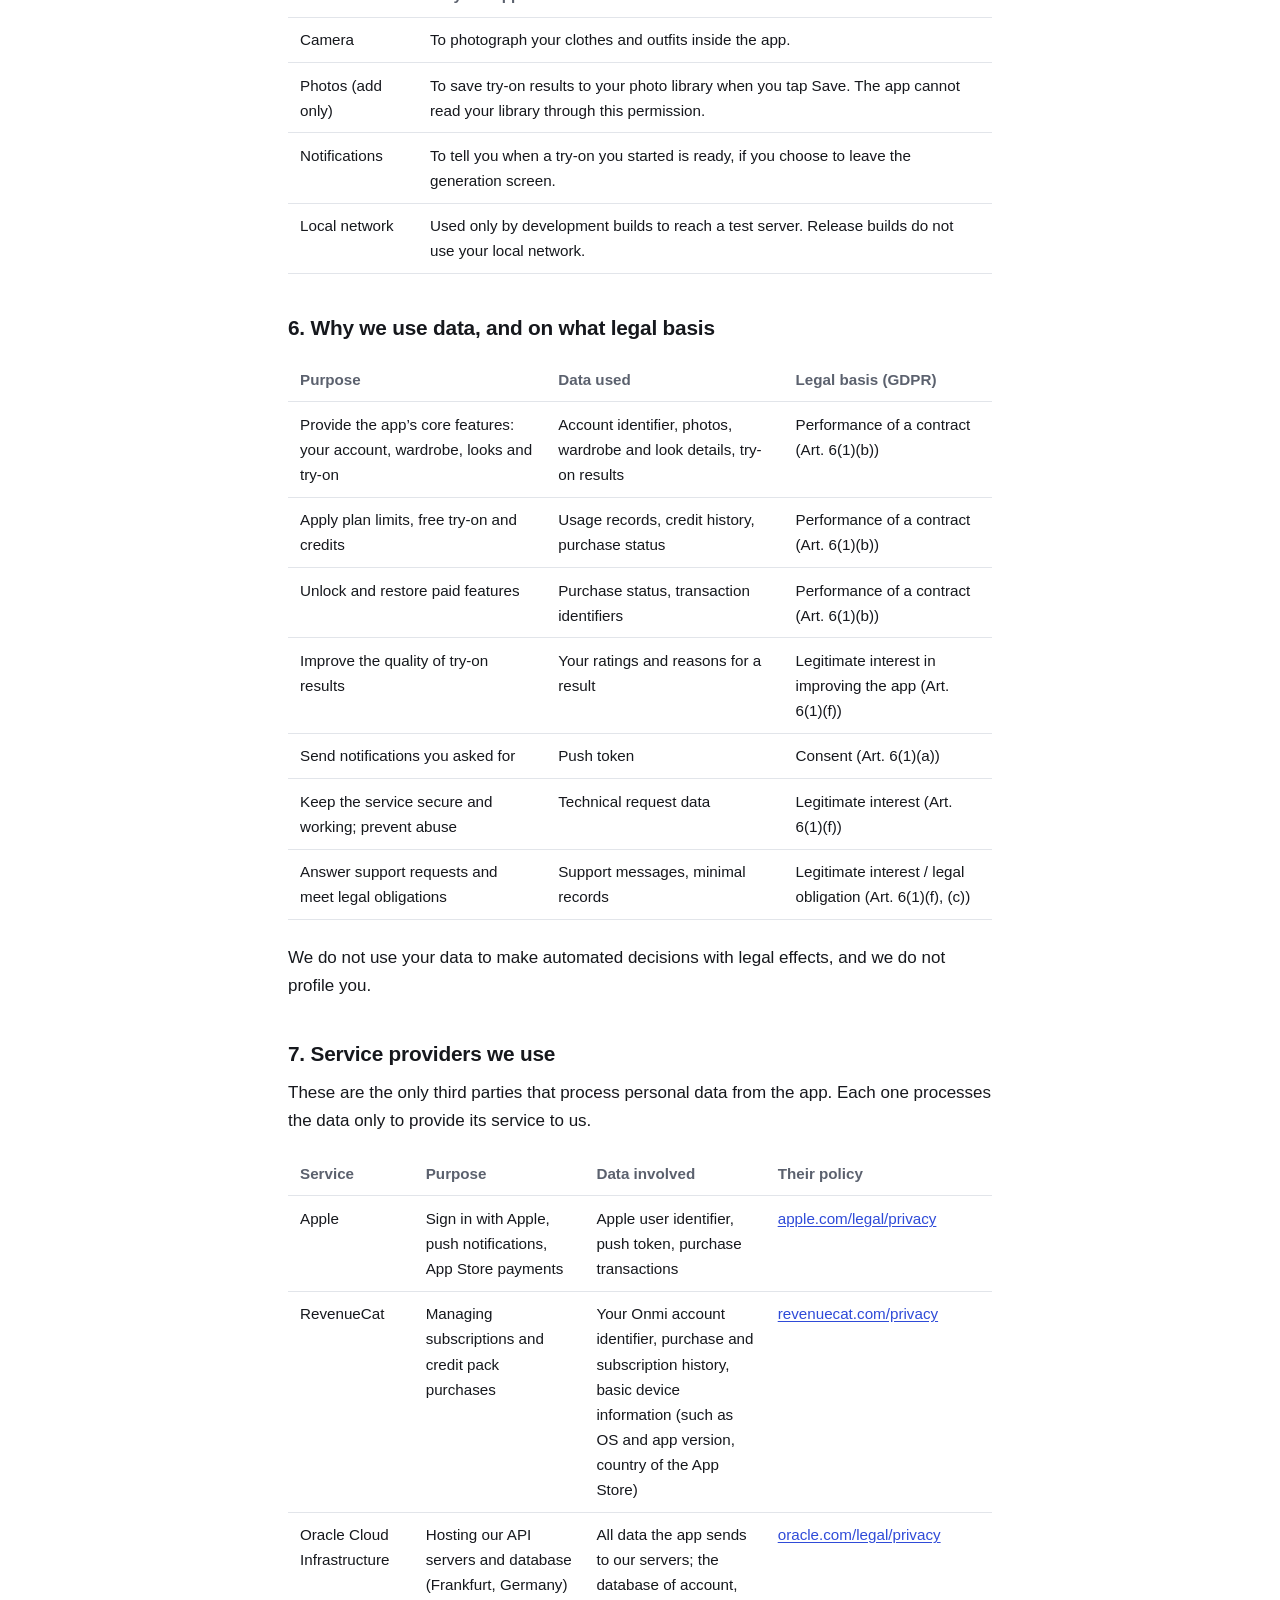
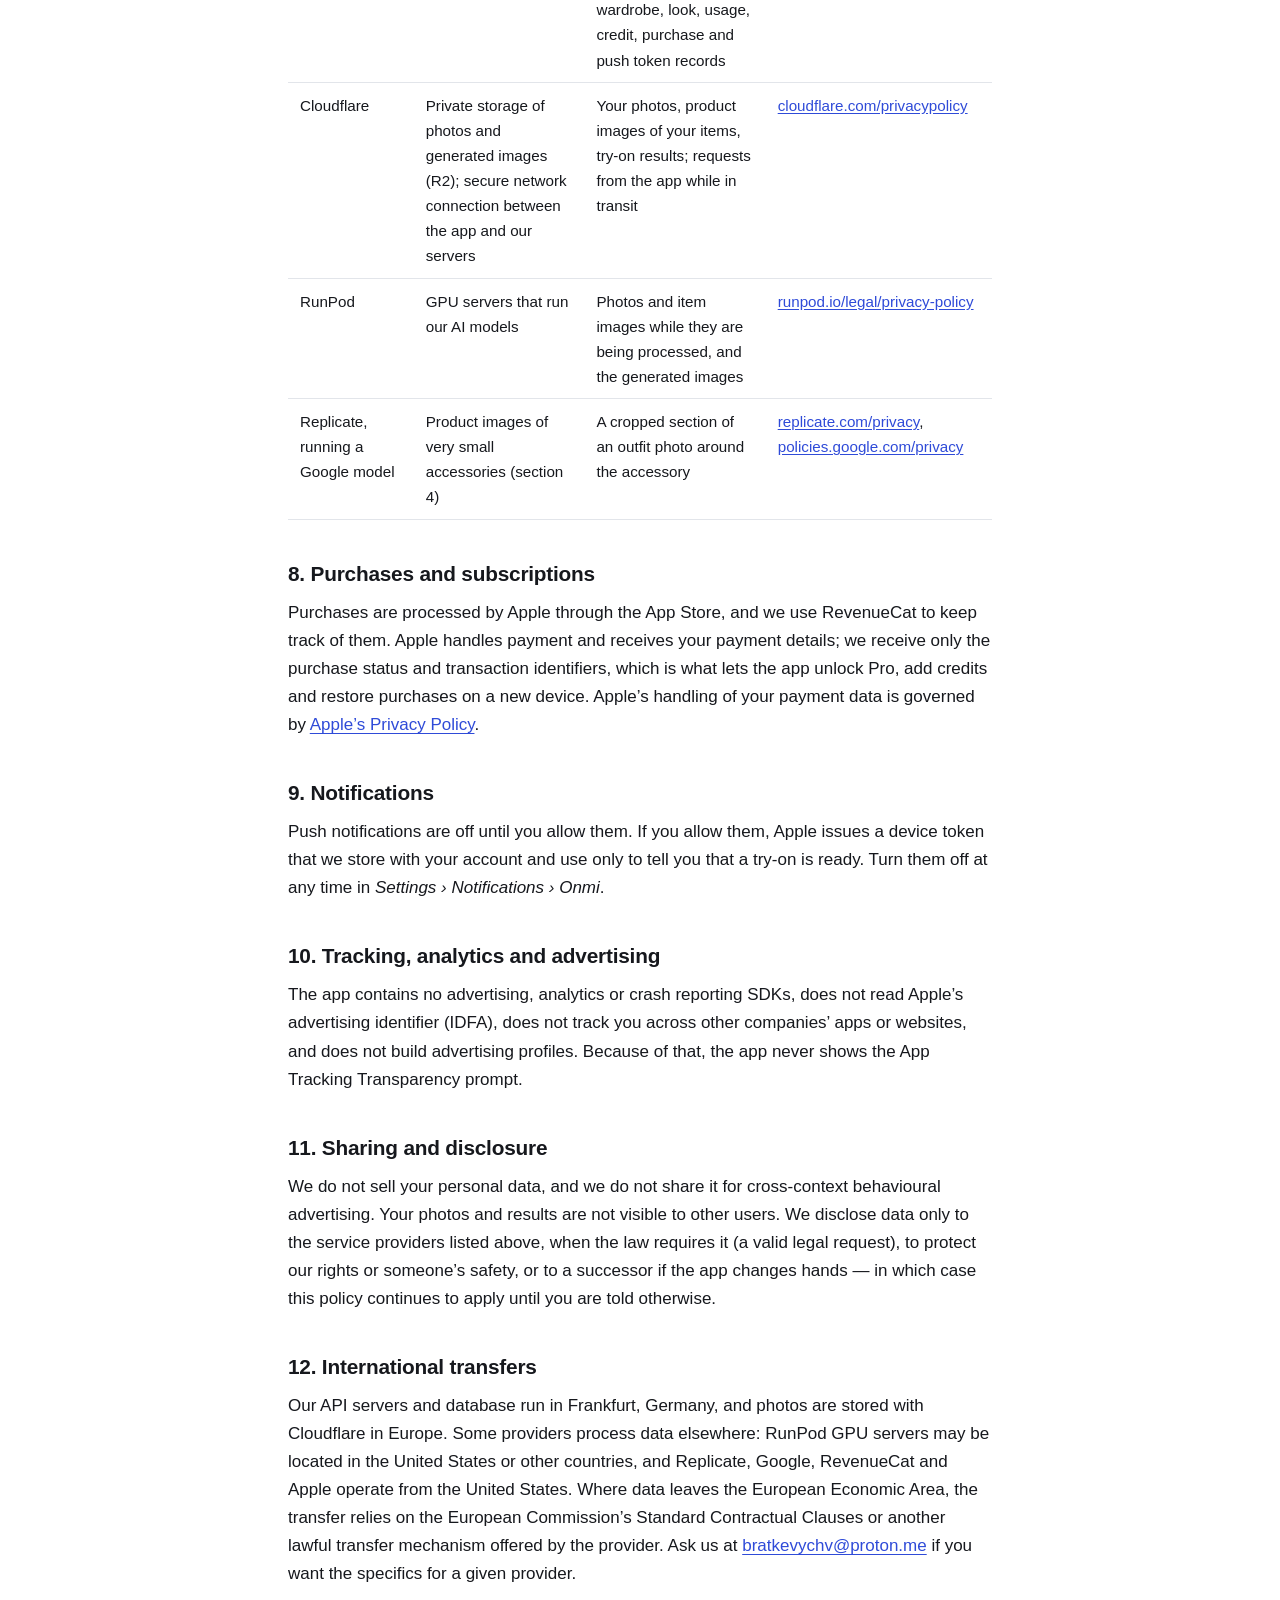
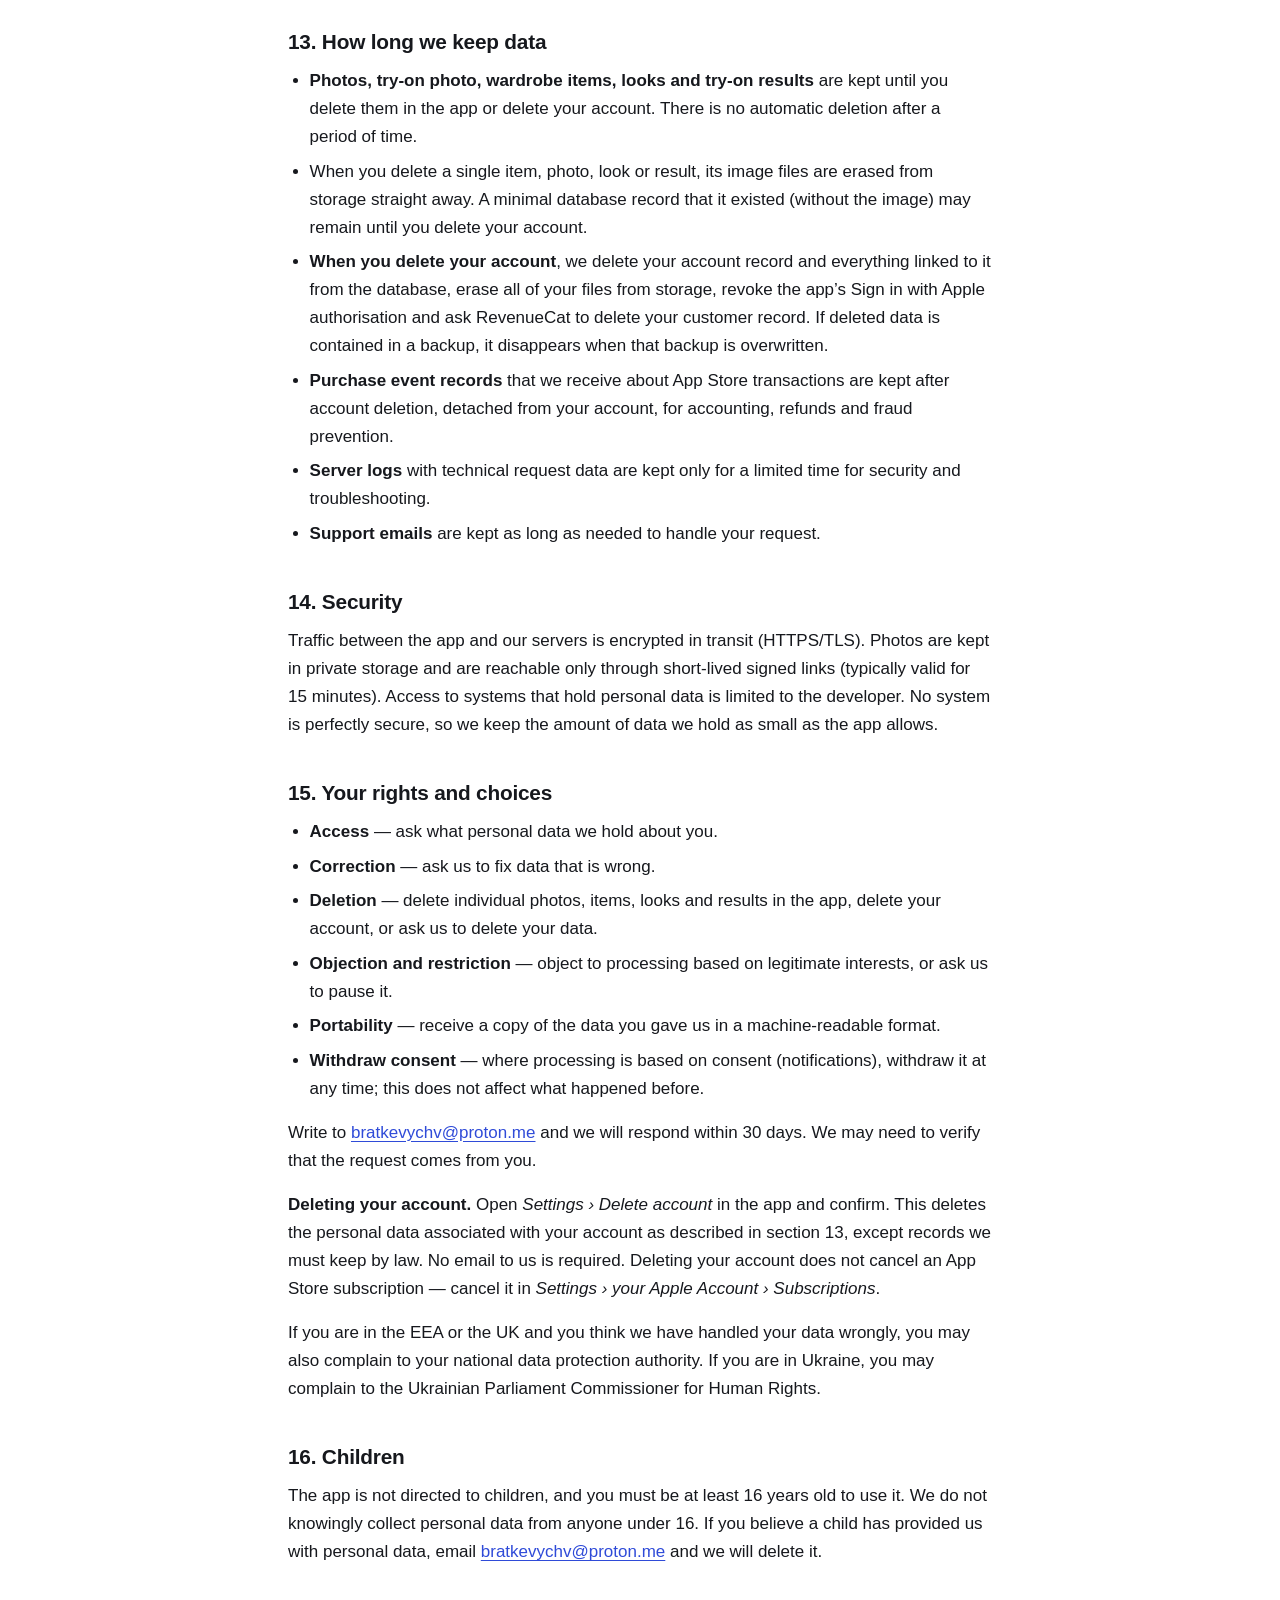
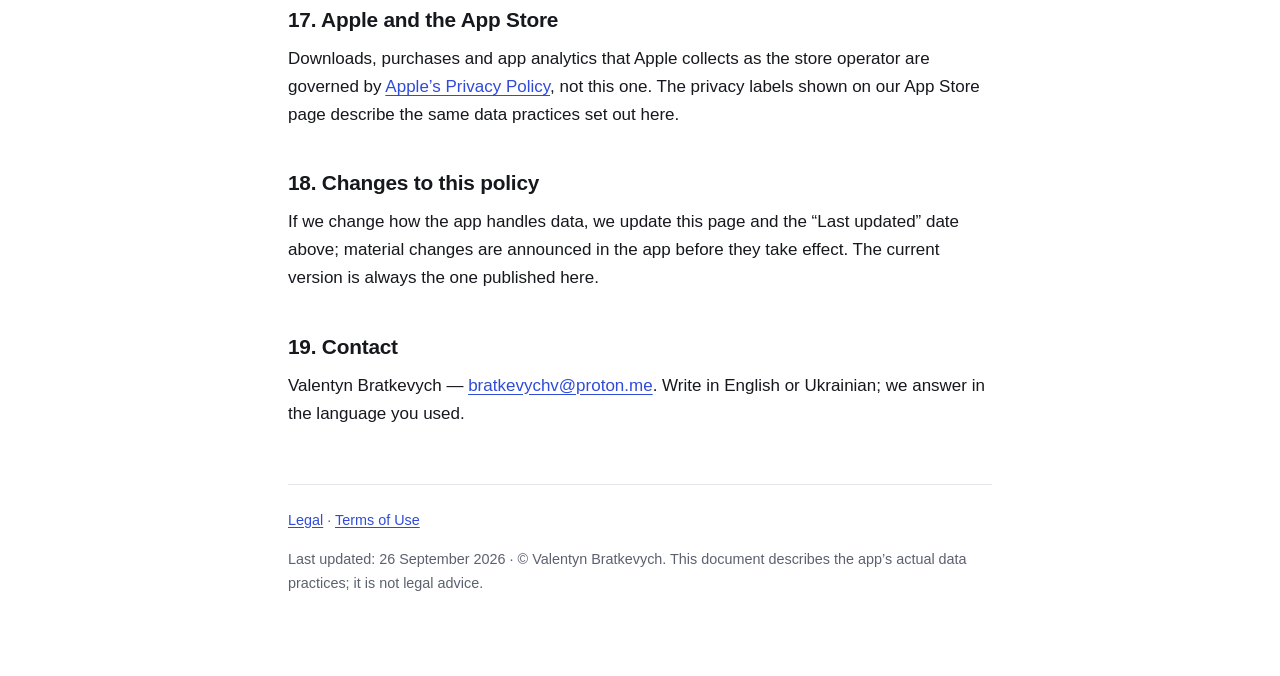
==== commit d19b631d: "Privacy policy: database hosted with the API in Frankfurt; Cloudflare tunnel" ====
--- a/privacy-policy.html
+++ b/privacy-policy.html
@@ -173,21 +173,15 @@
           </tr>
           <tr>
             <td>Oracle Cloud Infrastructure</td>
-            <td>Hosting our API servers (Frankfurt, Germany)</td>
-            <td>All data the app sends to our servers, while it is processed</td>
+            <td>Hosting our API servers and database (Frankfurt, Germany)</td>
+            <td>All data the app sends to our servers; the database of account, wardrobe, look, usage, credit, purchase and push token records</td>
             <td><a href="https://www.oracle.com/legal/privacy/" rel="noopener">oracle.com/legal/privacy</a></td>
           </tr>
           <tr>
-            <td>Cloudflare (R2)</td>
-            <td>Private storage of photos and generated images</td>
-            <td>Your photos, product images of your items, try-on results</td>
+            <td>Cloudflare</td>
+            <td>Private storage of photos and generated images (R2); secure network connection between the app and our servers</td>
+            <td>Your photos, product images of your items, try-on results; requests from the app while in transit</td>
             <td><a href="https://www.cloudflare.com/privacypolicy/" rel="noopener">cloudflare.com/privacypolicy</a></td>
-          </tr>
-          <tr>
-            <td>Neon</td>
-            <td>Database</td>
-            <td>Account identifier, wardrobe and look details, usage and credit records, push token, purchase status</td>
-            <td><a href="https://neon.com/privacy-policy" rel="noopener">neon.com/privacy-policy</a></td>
           </tr>
           <tr>
             <td>RunPod</td>
@@ -240,10 +234,10 @@
 
     <h2>12. International transfers</h2>
     <p>
-      Our API servers run in Frankfurt, Germany, and photos are stored with Cloudflare in Europe. Some
-      providers process data elsewhere: our database is hosted by Neon in the United States, RunPod GPU
-      servers may be located in the United States or other countries, and Replicate, Google, RevenueCat
-      and Apple operate from the United States. Where data leaves the European Economic Area, the transfer
+      Our API servers and database run in Frankfurt, Germany, and photos are stored with Cloudflare in
+      Europe. Some providers process data elsewhere: RunPod GPU servers may be located in the United
+      States or other countries, and Replicate, Google, RevenueCat and Apple operate from the United
+      States. Where data leaves the European Economic Area, the transfer
       relies on the European Commission&rsquo;s Standard Contractual Clauses or another lawful transfer
       mechanism offered by the provider. Ask us at
       <a href="mailto:bratkevychv@proton.me">bratkevychv@proton.me</a> if you want the specifics for a
@@ -254,7 +248,7 @@
     <ul>
       <li><strong>Photos, try-on photo, wardrobe items, looks and try-on results</strong> are kept until you delete them in the app or delete your account. There is no automatic deletion after a period of time.</li>
       <li>When you delete a single item, photo, look or result, its image files are erased from storage straight away. A minimal database record that it existed (without the image) may remain until you delete your account.</li>
-      <li><strong>When you delete your account</strong>, we delete your account record and everything linked to it from the database, erase all of your files from storage, revoke the app&rsquo;s Sign in with Apple authorisation and ask RevenueCat to delete your customer record. Database backups roll over within a short period, after which deleted data is gone from them too.</li>
+      <li><strong>When you delete your account</strong>, we delete your account record and everything linked to it from the database, erase all of your files from storage, revoke the app&rsquo;s Sign in with Apple authorisation and ask RevenueCat to delete your customer record. If deleted data is contained in a backup, it disappears when that backup is overwritten.</li>
       <li><strong>Purchase event records</strong> that we receive about App Store transactions are kept after account deletion, detached from your account, for accounting, refunds and fraud prevention.</li>
       <li><strong>Server logs</strong> with technical request data are kept only for a limited time for security and troubleshooting.</li>
       <li><strong>Support emails</strong> are kept as long as needed to handle your request.</li>
